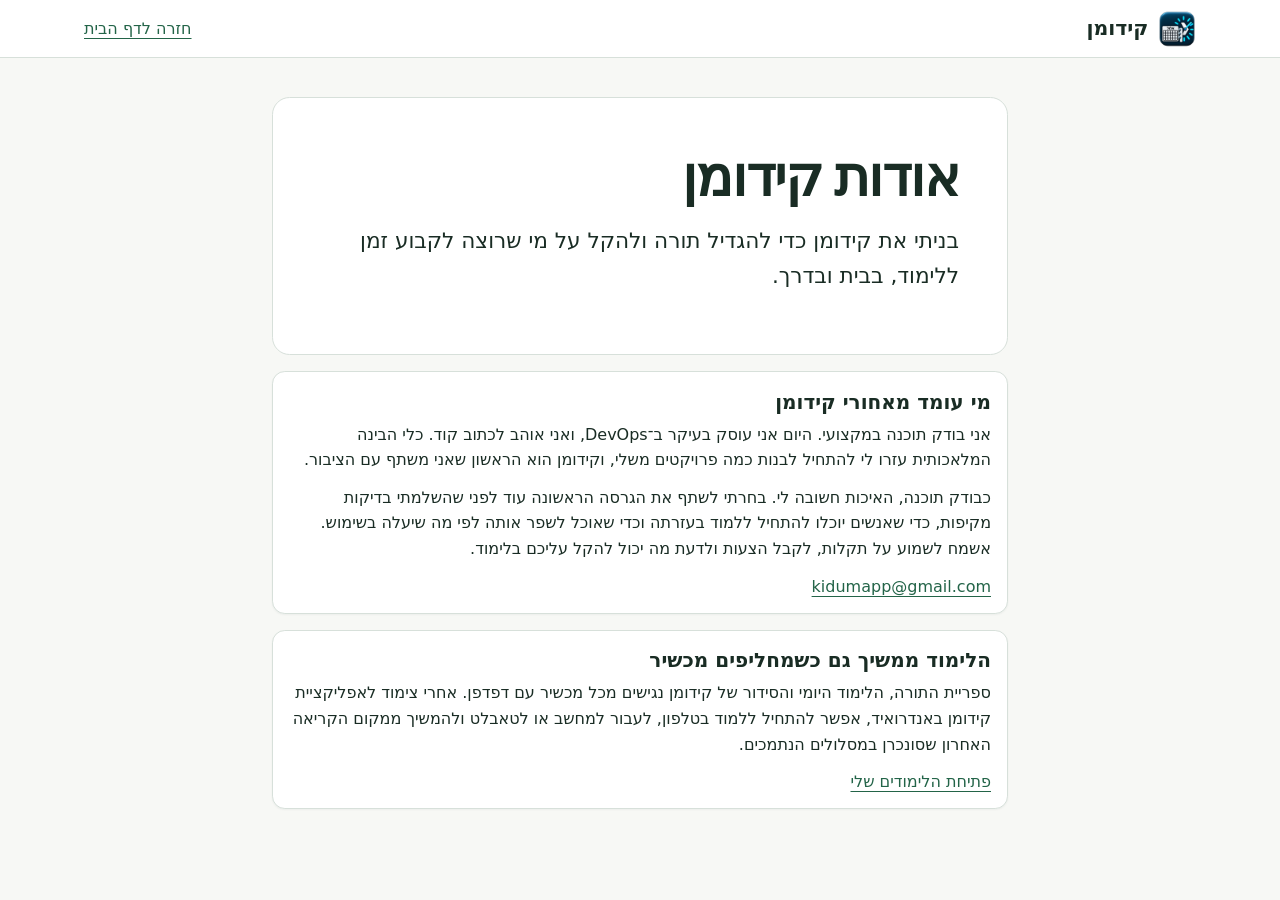
==== about.html @ 434593d7 "Add the Kiduman about page and a side drawer for reading tools" ====
<!doctype html>
<html lang="he" dir="rtl">
<head>
  <meta charset="utf-8">
  <meta name="viewport" content="width=device-width, initial-scale=1, viewport-fit=cover">
  <meta name="description" content="על קידומן, על מי שבנה אותו ועל האפשרות להמשיך ללמוד תורה ממקום הקריאה האחרון בין מכשירים.">
  <title>אודות קידומן | לימוד תורה שממשיך איתכם</title>
  <link rel="canonical" href="https://kidumapp.github.io/Kiduman/about.html">
  <link rel="icon" href="./kiduman.png" type="image/png">
  <link rel="stylesheet" href="./styles.css?v=12">
</head>
<body>
  <header class="top">
    <div class="top-inner">
      <a class="brand" href="./"><img src="./kiduman.png" width="38" height="38" alt=""> קידומן</a>
      <a href="./">חזרה לדף הבית</a>
    </div>
  </header>
  <main class="about-page">
    <header class="home-intro">
      <h1>אודות קידומן</h1>
      <p>בניתי את קידומן כדי להגדיל תורה ולהקל על מי שרוצה לקבוע זמן ללימוד, בבית ובדרך.</p>
    </header>
    <section class="card">
      <h2>מי עומד מאחורי קידומן</h2>
      <p>אני בודק תוכנה במקצועי. היום אני עוסק בעיקר ב־DevOps, ואני אוהב לכתוב קוד. כלי הבינה המלאכותית עזרו לי להתחיל לבנות כמה פרויקטים משלי, וקידומן הוא הראשון שאני משתף עם הציבור.</p>
      <p>כבודק תוכנה, האיכות חשובה לי. בחרתי לשתף את הגרסה הראשונה עוד לפני שהשלמתי בדיקות מקיפות, כדי שאנשים יוכלו להתחיל ללמוד בעזרתה וכדי שאוכל לשפר אותה לפי מה שיעלה בשימוש. אשמח לשמוע על תקלות, לקבל הצעות ולדעת מה יכול להקל עליכם בלימוד.</p>
      <a href="mailto:kidumapp@gmail.com" dir="ltr">kidumapp@gmail.com</a>
    </section>
    <section class="card">
      <h2>הלימוד ממשיך גם כשמחליפים מכשיר</h2>
      <p>ספריית התורה, הלימוד היומי והסידור של קידומן נגישים מכל מכשיר עם דפדפן. אחרי צימוד לאפליקציית קידומן באנדרואיד, אפשר להתחיל ללמוד בטלפון, לעבור למחשב או לטאבלט ולהמשיך ממקום הקריאה האחרון שסונכרן במסלולים הנתמכים.</p>
      <a href="./#continue">פתיחת הלימודים שלי</a>
    </section>
  </main>
</body>
</html>
---- styles.css ----
:root{color-scheme:light;--bg:#f7f8f5;--paper:#fff;--ink:#192c24;--muted:#4d6358;--line:#d7e0da;--soft:#e8f0eb;--accent:#236448;--on-accent:#fff;--reader-size:22px;--shadow:0 1px 2px #1232240c}
:root[data-theme=dark]{color-scheme:dark;--bg:#151e19;--paper:#1d2a22;--ink:#e9f2ec;--muted:#b2c6b8;--line:#3a4e41;--soft:#2c4034;--accent:#a4dfbf;--on-accent:#17291e}
@media(prefers-color-scheme:dark){:root:not([data-theme]){color-scheme:dark;--bg:#151e19;--paper:#1d2a22;--ink:#e9f2ec;--muted:#b2c6b8;--line:#3a4e41;--soft:#2c4034;--accent:#a4dfbf;--on-accent:#17291e}}
*{box-sizing:border-box}
body{margin:0;background:var(--bg);color:var(--ink);font:1rem/1.6 system-ui,sans-serif}
a{color:var(--accent);text-underline-offset:.22em}
button,input,select{font:inherit;color:inherit}
button,input:not([type=range]),select{min-height:44px;border:1px solid var(--line);border-radius:9px;background:var(--paper);padding:.45rem .75rem}
input:not([type=range]),select{max-width:100%}
button{cursor:pointer;font-weight:600}
button:hover,nav a:hover{background:var(--soft)}
button:disabled{opacity:.6;cursor:default}
button.primary{background:var(--accent);color:var(--on-accent);border-color:var(--accent)}
:focus-visible{outline:2px solid var(--accent);outline-offset:3px}
[hidden]{display:none!important}
.skip{position:absolute;inset-inline-start:1rem;top:-5rem;background:var(--paper);padding:.5rem 1rem;z-index:4}
.skip:focus{top:.5rem}
.top{background:var(--paper);border-bottom:1px solid var(--line)}
.top-inner{max-width:1160px;margin:auto;display:flex;align-items:center;justify-content:space-between;padding:.6rem 1.5rem}
.brand{display:inline-flex;align-items:center;gap:.6rem;color:var(--ink);text-decoration:none;font-size:1.28rem;font-weight:750}
.brand span{height:2rem;width:2rem;display:grid;place-items:center;border-radius:.7rem;background:var(--accent);color:var(--on-accent);line-height:1}
.layout{max-width:1160px;margin:auto;display:grid;grid-template-columns:190px minmax(0,1fr);gap:2.7rem;padding:2.35rem 1.5rem}
nav{display:grid;gap:.35rem}
nav a{display:block;border-radius:.55rem;padding:.55rem .85rem;text-decoration:none;font-weight:600;color:var(--ink)}
nav a[aria-current]{background:var(--soft);color:var(--accent)}
.date,.meta,.empty{color:var(--muted)}
.date{margin:1rem .85rem;font-size:.9rem}
h1,h2,h3,p{margin:0 0 .75rem}
h1{font-family:Georgia,"Times New Roman",serif;font-size:clamp(2.25rem,6vw,3.4rem);line-height:1.2;letter-spacing:-.02em}
h2{font-size:1.25rem}
.heading{margin-bottom:1.3rem}
#notice:not(:empty){background:var(--soft);padding:.6rem .85rem;border-radius:.6rem;margin-bottom:1rem}
.grid{display:grid;grid-template-columns:repeat(auto-fit,minmax(min(100%,205px),1fr));gap:.8rem}
.card,.reader,.controls{background:var(--paper);border:1px solid var(--line);border-radius:.8rem;box-shadow:var(--shadow)}
.card{padding:.85rem 1rem;overflow-wrap:anywhere}
.card h2{margin:0 0 .25rem}
.card button.link,.reader button.link{border:0;padding:0;min-height:44px;color:var(--accent);text-align:start;background:transparent}
.card .meta{margin:0}
.controls{padding:.8rem;margin:0 0 1rem}
.inline,.reader-actions{display:flex;gap:.55rem;align-items:center;flex-wrap:wrap}
.inline input:not([type=range]){flex:1;min-width:min(100%,11rem)}
label{display:grid;gap:.35rem}
.reader{padding:clamp(1rem,4vw,2.6rem);margin-block:1rem}
.reader article{max-width:45rem;margin:0 auto;font-family:Georgia,"Times New Roman",serif;font-size:var(--reader-size);line-height:1.88}
.reader article p{white-space:pre-wrap;overflow-wrap:anywhere;margin-bottom:.55em;scroll-margin:18px}
.reader article .address{font-family:system-ui,sans-serif;font-size:.66em;color:var(--muted);margin-inline-end:.55em}
.reader-actions{margin-block:.8rem}
details{padding:.6rem .8rem;background:var(--paper);border:1px solid var(--line);border-radius:.55rem;margin-bottom:.5rem}
summary{cursor:pointer;font-weight:650}
details ul{margin:.6rem 0 0;padding-inline-start:1.5rem}
details li{margin:.4rem 0}
dialog{width:min(100% - 2rem,32rem);max-height:90vh;background:var(--paper);color:var(--ink);border:1px solid var(--line);border-radius:.9rem;padding:1.25rem}
dialog::backdrop{background:#14251e88}
dialog label{margin:.65rem 0}
dialog .close{float:inline-end}
.pair-section{border-top:1px solid var(--line);margin-top:1rem;padding-top:1rem}
@media(max-width:720px){.top-inner{padding:.55rem 1rem}.layout{grid-template-columns:1fr;gap:1.15rem;padding:1rem}.date{margin:.5rem 0 0}nav{display:flex;flex-wrap:wrap}nav a{padding:.45rem .65rem}}
.brand img{display:block;border-radius:.6rem}
.reader{background:var(--reader-paper,var(--paper));color:var(--reader-ink,var(--ink))}
.reader article{max-width:var(--reader-width,45rem);font-family:var(--reader-font,serif);line-height:var(--reader-spacing,1.85);text-align:var(--reader-align,start)}
.reader article .address{color:var(--reader-address,var(--muted));opacity:.72}
.reader article p.bookmarked{border-inline-start:3px solid currentColor;padding-inline-start:.55ch}
.reader article p{scroll-margin:5.8rem}
.reader-toolbar{position:sticky;top:0;z-index:2;display:flex;gap:.38rem;align-items:center;flex-wrap:wrap;padding:.52rem;background:var(--paper);border:1px solid var(--line);border-radius:.65rem}
.reader-toolbar progress{flex:1 0 100%;height:.32rem;accent-color:var(--accent)}
.reader-toolbar button{font-size:.86rem}
.reader-arrows.at-edge{pointer-events:none;position:fixed;inset:50% .3rem auto;transform:translateY(-50%);display:flex;justify-content:space-between;direction:rtl}
.reader-arrows.at-edge div{display:grid;gap:.25rem}
.reader-arrows.at-edge button{pointer-events:auto}
.reader-arrows button{min-width:42px;padding-inline:.4rem}
.reading-fullscreen .top,.reading-fullscreen aside{display:none}
.reading-fullscreen .layout{grid-template-columns:minmax(0,1fr);max-width:none;padding:.7rem 1rem}
.reading-fullscreen .reader-actions{margin-block:.5rem}
fieldset{min-width:0;border:1px solid var(--line);border-radius:.65rem;margin:.85rem 0;padding:.6rem .85rem}
legend{font-weight:700;padding-inline:.35rem}
.color-row{display:grid;grid-template-columns:repeat(2,minmax(0,1fr));gap:0 .8rem}
.color-row input{width:100%;padding:.3rem;cursor:pointer}
.check{display:flex;align-items:center;gap:.5rem}
.check input{min-height:1.4rem;width:1.4rem;accent-color:var(--accent)}
.bookmark-list{list-style:none;padding:0}
.bookmark-list li{display:flex;gap:.4rem;justify-content:space-between;margin-block:.4rem}
@media(max-width:720px){.reader{padding-inline:1rem}.reader-toolbar{padding:.35rem}.reader-toolbar button{padding-inline:.48rem;min-height:38px}.reader:has(~.reader-arrows.at-edge),main:has(.reader-arrows.at-edge) .reader{margin-inline:1.4rem}}
.reader-arrows.at-edge{inset:0 .15rem;transform:none}
.reader-arrows.at-edge div{height:100%;display:flex;flex-direction:column;justify-content:center;gap:0}
.reader-arrows.at-edge div:empty{visibility:hidden}
.reader-arrows.at-edge button{width:42px;min-height:0;border:0;border-radius:.55rem;color:var(--accent);background:transparent;text-shadow:0 1px var(--paper);font-size:1.3rem}
.reader-arrows.at-edge div:not(.split) button{height:100%}
.reader-arrows.at-edge div:not(.split) button{position:relative}
.reader-arrows.at-edge div:not(.split) button span{position:absolute;top:var(--arrow-center,50%);left:50%;transform:translate(-50%,-50%)}
.reader-arrows.at-edge div.split button{height:var(--arrow-center,50%);display:flex;justify-content:center;align-items:flex-end;padding-bottom:8px}
.reader-arrows.at-edge div.split button+button{height:calc(100% - var(--arrow-center,50%))}
.reader-arrows.at-edge div.split button+button{align-items:flex-start;padding-top:8px}
.reader-arrows.at-edge button:hover,.reader-arrows.at-edge button:focus-visible{background:color-mix(in srgb,var(--paper) 85%,transparent)}
.reader article p.last-position{box-shadow:inset -3px 0 var(--accent);padding-inline-start:.52ch}
.reader-note,.reader-repeat{display:block;margin-block:.32em;color:inherit}
.reader-note{font-size:.9em;padding-inline-start:.75em;border-inline-start:2px solid currentColor}
.reader article[data-reading-mode=commentaries] p:not(:has(.reader-note)){display:none}
.reader article[data-reading-mode=commentaries] .reader-source{display:none}
.commentary-choices{display:grid;grid-template-columns:repeat(auto-fit,minmax(120px,1fr))}
.reading-fullscreen #view>h1,.reading-fullscreen #view>h2,.reading-fullscreen #view>.reader-actions,.reading-fullscreen #view>.controls,.reading-fullscreen #view>.meta{display:none}
.reading-fullscreen .reader{margin-block:.35rem;padding-block:1rem}
@font-face{font-family:"Kiduman David Libre";src:url("./DavidLibre-Regular.ttf") format("truetype");font-display:swap}
@font-face{font-family:"Kiduman SemiStam";src:url("./ShlomoSemiStam.ttf") format("truetype");font-display:swap}
.reading-view .layout{padding-block-start:.75rem}
.reading-view #view>.heading{font-size:clamp(1.3rem,4vw,2rem);margin-block-end:.45rem}
.reading-view .reader-actions{gap:.3rem;margin-block:.35rem}
.reading-view .reader-actions button{min-height:36px;padding:.25rem .5rem;font-size:.85rem}
.reading-view .reader-toolbar{flex-wrap:nowrap;gap:.3rem;padding:.26rem .4rem}
.reading-view .reader-toolbar progress{order:2;flex:1;min-width:1.25rem}
.reading-view .reader-toolbar button:not(.reader-speech,.reader-arrows button){min-height:36px;padding:.2rem .45rem;white-space:nowrap}
.reading-view .reader{margin-block:.45rem}
.reading-view .reader article p{scroll-margin:3.1rem}
.reading-tool-grid{display:grid;grid-template-columns:repeat(auto-fit,minmax(8rem,1fr));gap:.5rem}
.reader-toolbar .reader-speech{position:fixed;z-index:3;inset-inline-end:.18rem;top:calc(50% + 3.2rem);width:40px;padding:0;min-height:40px;background:var(--paper);color:var(--accent);box-shadow:0 2px 5px #0002}
@media(max-width:720px){
  .reading-view aside{display:none}
  .reading-view .layout{padding:.5rem .65rem}
  .reading-view .reader{margin-inline:1.95rem;padding:1rem .55rem}
  .reader-arrows.at-edge button{width:34px}
  .reader-toolbar .reader-speech{width:34px;min-height:36px}
}
.reader article p.speech-row{background:color-mix(in srgb,var(--accent) 20%,var(--reader-paper));outline:2px solid var(--accent);outline-offset:3px;border-radius:.25rem}
.reader-note.inline-note{display:inline;border:0;padding-inline:.28em;margin:0}
.comment-tabs{display:flex;gap:.35rem;overflow-x:auto;padding:.35rem .1rem;margin-block:.15rem}
.comment-tabs button{white-space:nowrap;min-height:36px;padding:.2rem .6rem}
.comment-tabs button[aria-pressed=true]{background:var(--accent);color:var(--on-accent);border-color:var(--accent);font-weight:750}
.reader-arrows.at-edge{z-index:1}
.reader-arrows.at-edge div{flex:0 0 auto}
.reader-arrows button{touch-action:none;user-select:none}
.reader-arrows.inline{display:grid;grid-template-rows:repeat(2,1fr);gap:0}
.reader-arrows.inline button{height:24px;min-height:0;padding:0;line-height:1}
.reader-arrows.inline.docked{position:fixed;transform:translateY(-50%);z-index:3}
.reader-arrows.inline.docked button{height:44px}
.reader article button.address{display:inline-block;min-height:0;border:0;padding:0;background:transparent;cursor:pointer;text-decoration:underline;text-underline-offset:.15em;vertical-align:baseline}
.reader article p[data-offset]{position:relative}
.revealed-line{position:absolute;inset-inline:0;display:block;pointer-events:none;border-radius:.18em;background:color-mix(in srgb,var(--accent) 21%,transparent);box-shadow:inset -3px 0 var(--accent)}
.previous-study{display:block;margin:0 auto .85rem;color:var(--accent)}

.home-intro{padding:clamp(1.2rem,5vw,3rem);border-radius:1.1rem;background:var(--paper);border:1px solid var(--line);margin-bottom:1rem}
.home-intro p{max-width:39rem;font-size:clamp(1.06rem,3vw,1.35rem);line-height:1.65}
.home-actions{display:flex;gap:.55rem;flex-wrap:wrap;margin-top:1.1rem}
.home-actions a,.home-android>a{display:inline-flex;align-items:center;min-height:44px;border:1px solid var(--line);border-radius:.55rem;padding:.45rem .85rem;text-decoration:none;font-weight:650}
.home-actions .primary{background:var(--accent);border-color:var(--accent);color:var(--on-accent)}
.home-features .card{padding:1rem}
.home-android{margin-top:1rem}
.about-page{max-width:48rem;margin:0 auto;padding:clamp(1rem,4vw,2.4rem) 1rem}
.about-page .card+.card{margin-block-start:1rem}

.icon-tool svg{width:22px;height:22px;flex:none;fill:none;stroke:currentColor;stroke-width:1.65;stroke-linecap:round;stroke-linejoin:round}
.icon-tool{display:inline-flex;align-items:center;gap:.5rem}
.reader-toolbar{z-index:5;top:env(safe-area-inset-top,0px)}
.reading-view .reader-toolbar .icon-tool{display:grid;place-items:center;min-width:44px;min-height:44px}
.reader-toolbar .tool-label,.siddur-citation .tool-label{position:absolute;width:1px;height:1px;padding:0;overflow:hidden;clip-path:inset(50%);white-space:nowrap}
.reader-toolbar .reader-fullscreen[aria-pressed=true]{background:var(--accent);color:var(--on-accent);border-color:var(--accent)}
.reader-toolbar .reader-speech{position:static;width:auto;box-shadow:none}
.reading-view .reader-toolbar .reader-menu-toggle{position:fixed;inset-inline-start:max(.25rem,env(safe-area-inset-right,0px));inset-block-end:max(.55rem,env(safe-area-inset-bottom,0px));padding:0;width:44px;height:44px;color:var(--on-accent);background:var(--accent);border-color:var(--accent);box-shadow:0 2px 7px #0003}
.reader-dialog-head{position:sticky;top:0;z-index:2;background:var(--paper);padding:.6rem 0;display:flex;align-items:center;gap:.4rem;border-bottom:1px solid var(--line)}
.reader-dialog-head h2{flex:1;min-width:0;margin:0;font-size:1.12rem;overflow-wrap:anywhere}
.reader-dialog-head .icon-tool{width:44px;padding:0;justify-content:center}
.reader-dialog-head form{flex:none}
dialog{max-width:calc(100vw - 1rem);max-height:min(90dvh,calc(100dvh - env(safe-area-inset-top,0px) - env(safe-area-inset-bottom,0px) - 1rem));overflow:auto;overscroll-behavior:contain}
#reader-tool-dialog{padding:0 1rem 1rem}
#reader-tool-content{padding-top:.75rem}
.reading-tool-grid .icon-tool{justify-content:flex-start;text-align:start;white-space:normal;line-height:1.25}
dialog:not(#reader-tool-dialog)>form:first-child{position:sticky;top:0;z-index:2;display:flex;justify-content:flex-end;background:var(--paper);padding:.22rem 0}
.siddur-citation{vertical-align:middle;min-height:30px;padding:.1rem .3rem;margin-inline:.3rem;background:transparent;color:var(--accent)}
.siddur-citation svg{width:16px;height:16px}
.siddur-source-list{padding-inline-start:1.1rem}
.siddur-source-list li{margin-block:.45rem}
@media(max-width:720px){
  #reader-tool-dialog,#reading-settings{
    margin:0;inset:auto 0 0;width:100%;max-width:100%;max-height:min(85dvh,calc(100dvh - env(safe-area-inset-top,0px)));border-radius:1rem 1rem 0 0;padding-bottom:max(.9rem,env(safe-area-inset-bottom,0px))
  }
  .reader-dialog-head{padding-top:.65rem}
  .reading-tool-grid{grid-template-columns:repeat(2,minmax(0,1fr))}
}
#reader-tool-dialog.tool-menu{
  position:fixed;inset:0 0 0 auto;margin:0;
  width:min(23rem,calc(100% - 1.25rem));max-width:none;height:100%;max-height:none;
  border-radius:.9rem 0 0 .9rem;
  padding:0 max(.75rem,env(safe-area-inset-right,0px)) max(.9rem,env(safe-area-inset-bottom,0px)) .75rem
}
.tool-menu .reader-dialog-head{padding-block-start:calc(.6rem + env(safe-area-inset-top,0px))}
.tool-menu .reading-tool-grid{grid-template-columns:repeat(2,minmax(0,1fr))}
.tool-menu .reading-tool-grid .icon-tool{min-width:0;padding-inline:.45rem;overflow-wrap:anywhere}
@media(max-width:300px){.tool-menu .reading-tool-grid{grid-template-columns:1fr}}
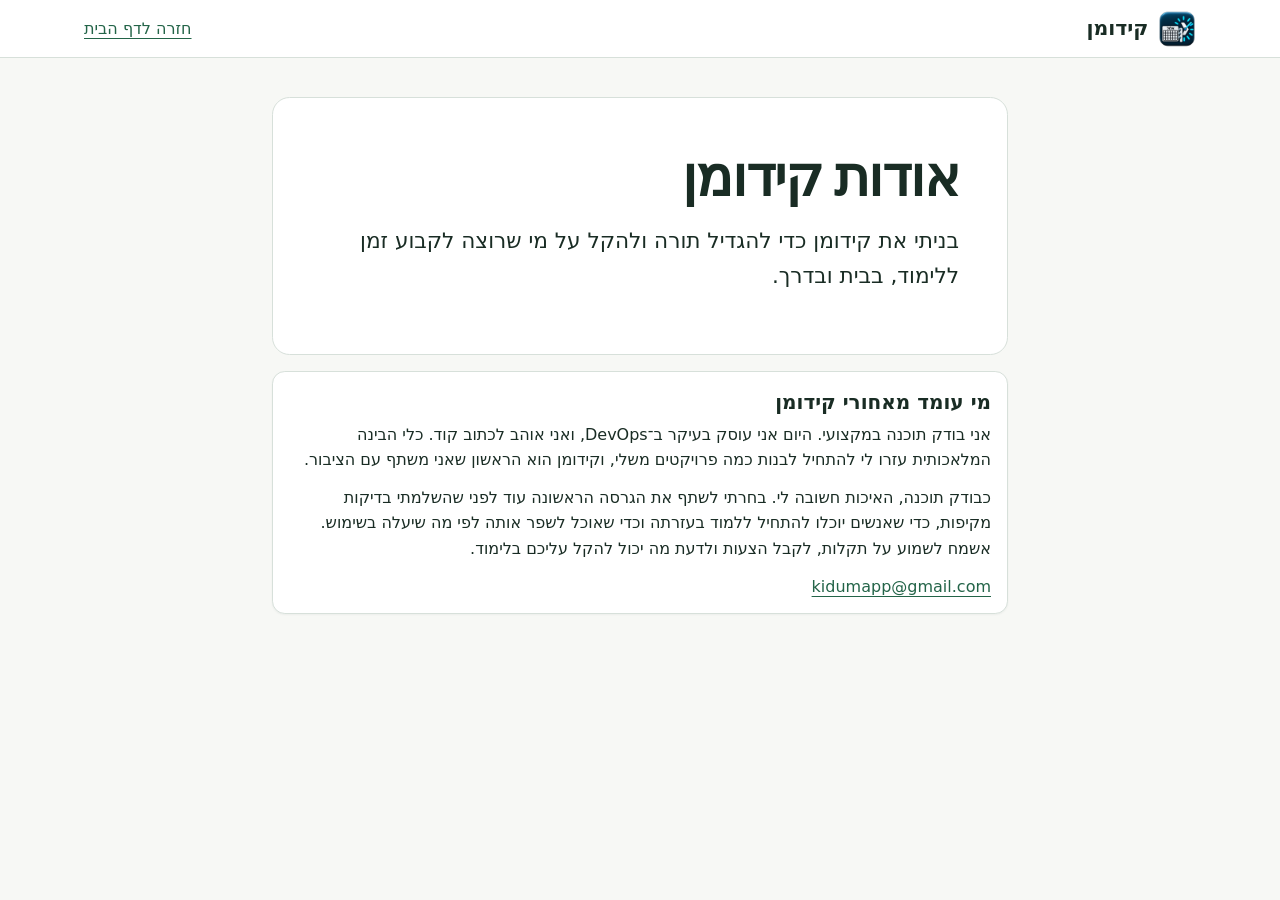
==== commit 559ccf91: "Present reading continuity on the home page and restrict browser resources" ====
--- a/about.html
+++ b/about.html
@@ -3,8 +3,10 @@
 <head>
   <meta charset="utf-8">
   <meta name="viewport" content="width=device-width, initial-scale=1, viewport-fit=cover">
-  <meta name="description" content="על קידומן, על מי שבנה אותו ועל האפשרות להמשיך ללמוד תורה ממקום הקריאה האחרון בין מכשירים.">
-  <title>אודות קידומן | לימוד תורה שממשיך איתכם</title>
+  <meta http-equiv="Content-Security-Policy" content="default-src 'none'; style-src 'self'; img-src 'self'; base-uri 'none'; form-action 'none'; object-src 'none'">
+  <meta name="referrer" content="no-referrer">
+  <meta name="description" content="על מי שבנה את קידומן, איך הפרויקט התחיל ואיך אפשר לשלוח משוב.">
+  <title>אודות קידומן</title>
   <link rel="canonical" href="https://kidumapp.github.io/Kiduman/about.html">
   <link rel="icon" href="./kiduman.png" type="image/png">
   <link rel="stylesheet" href="./styles.css?v=12">
@@ -27,11 +29,6 @@
       <p>כבודק תוכנה, האיכות חשובה לי. בחרתי לשתף את הגרסה הראשונה עוד לפני שהשלמתי בדיקות מקיפות, כדי שאנשים יוכלו להתחיל ללמוד בעזרתה וכדי שאוכל לשפר אותה לפי מה שיעלה בשימוש. אשמח לשמוע על תקלות, לקבל הצעות ולדעת מה יכול להקל עליכם בלימוד.</p>
       <a href="mailto:kidumapp@gmail.com" dir="ltr">kidumapp@gmail.com</a>
     </section>
-    <section class="card">
-      <h2>הלימוד ממשיך גם כשמחליפים מכשיר</h2>
-      <p>ספריית התורה, הלימוד היומי והסידור של קידומן נגישים מכל מכשיר עם דפדפן. אחרי צימוד לאפליקציית קידומן באנדרואיד, אפשר להתחיל ללמוד בטלפון, לעבור למחשב או לטאבלט ולהמשיך ממקום הקריאה האחרון שסונכרן במסלולים הנתמכים.</p>
-      <a href="./#continue">פתיחת הלימודים שלי</a>
-    </section>
   </main>
 </body>
 </html>
